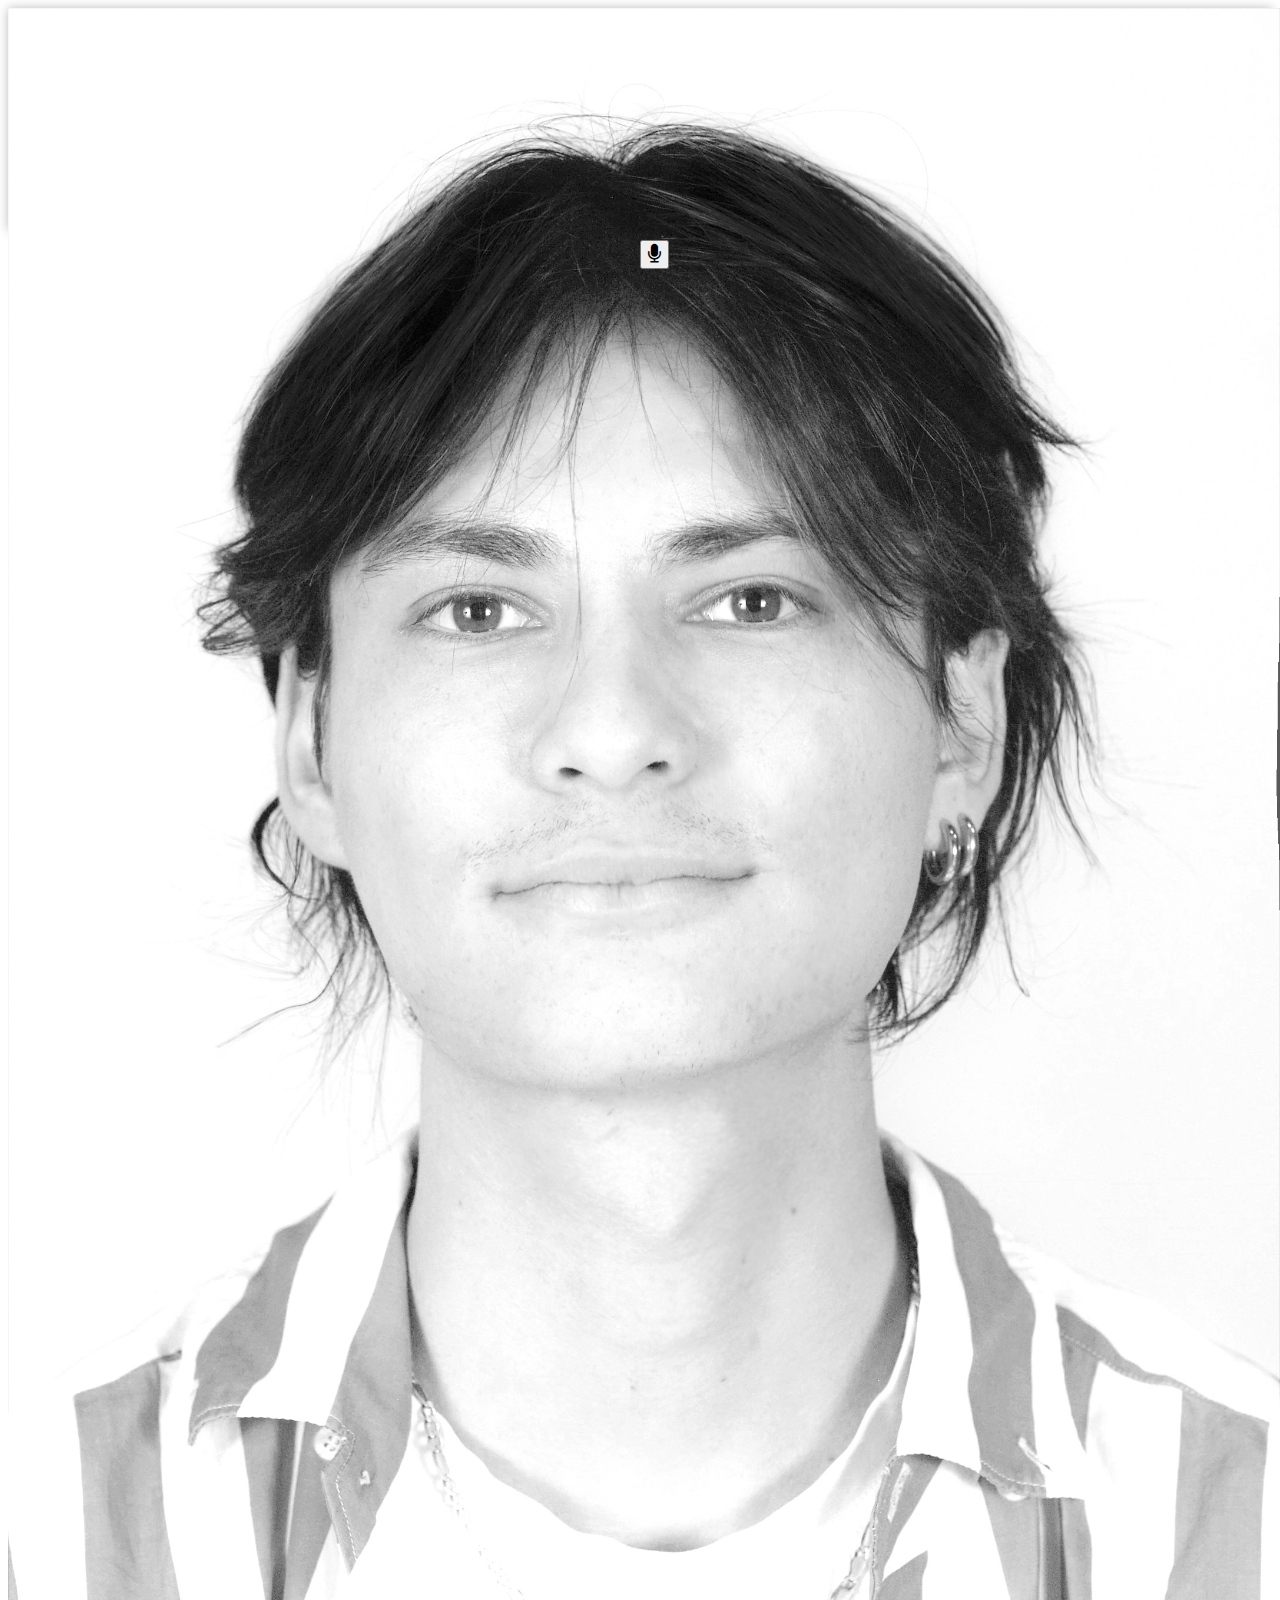
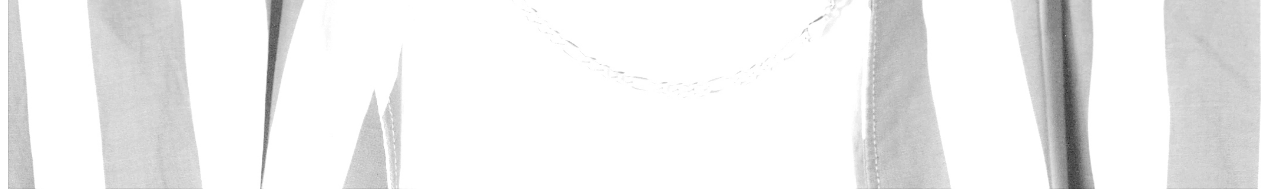
==== FUMI/speech-to-text-converter/02_detect_phrase/index.html @ ec89b1f4 "Add files via upload" ====
<!DOCTYPE html>
<html lang="en" >
<head>
  <meta charset="UTF-8">
  <title>CodePen - Speech to text Converter </title>
  <link rel='stylesheet' href='style.css'>
  <!-- <link rel='stylesheet' href='https://cdnjs.cloudflare.com/ajax/libs/twitter-bootstrap/3.3.7/css/bootstrap.min.css'> -->
<!-- <link rel='stylesheet' href='https://cdnjs.cloudflare.com/ajax/libs/animate.css/3.5.2/animate.min.css'><link rel="stylesheet" href="./style.css"> -->

</head>
<body>
<!-- partial:index.partial.html -->
<html>
<head>
	<title>Speech to text Converter</title>
	<link rel="stylesheet" href="https://cdnjs.cloudflare.com/ajax/libs/font-awesome/4.7.0/css/font-awesome.min.css">
</head>
<body>
	<div class="container absolute z-low">
		<img class="full-width" src="../img/me.jpg">
	</div>
	<div class="z-high" id="result"></div>
	<button onclick="startConverting();"><i class="fa fa-microphone btn btn-danger" aria-hidden="true"></i></button>
</body>
</html>
<!-- partial -->
  <script  src="./script.js"></script>

</body>
</html>
---- FUMI/speech-to-text-converter/02_detect_phrase/style.css ----
body{
			font-family: Open Sans;
			overflow: hidden;
		}
		#result{
			height: 200px;
			border: 1px solid #ccc;
			padding: 10px;
			box-shadow: 0 0 10px 0 #bbb;
			margin-bottom: 30px;
			font-size: 14px;
			line-height: 25px;
			position: -webkit-sticky;
		}
		button{
			font-size: 20px;
			position: absolute;
			top: 240px;
			left: 50%;
		}
.container{
	display: flex;
}
.full-width{
	width: 100%;
}
.absolute{
	position: absolute;
}
.z-low{
	z-index: 0;
}
.z-high{
	z-index: 1000;
}
---- FUMI/speech-to-text-converter/02_detect_phrase/style.css ----
body{
			font-family: Open Sans;
			overflow: hidden;
		}
		#result{
			height: 200px;
			border: 1px solid #ccc;
			padding: 10px;
			box-shadow: 0 0 10px 0 #bbb;
			margin-bottom: 30px;
			font-size: 14px;
			line-height: 25px;
			position: -webkit-sticky;
		}
		button{
			font-size: 20px;
			position: absolute;
			top: 240px;
			left: 50%;
		}
.container{
	display: flex;
}
.full-width{
	width: 100%;
}
.absolute{
	position: absolute;
}
.z-low{
	z-index: 0;
}
.z-high{
	z-index: 1000;
}
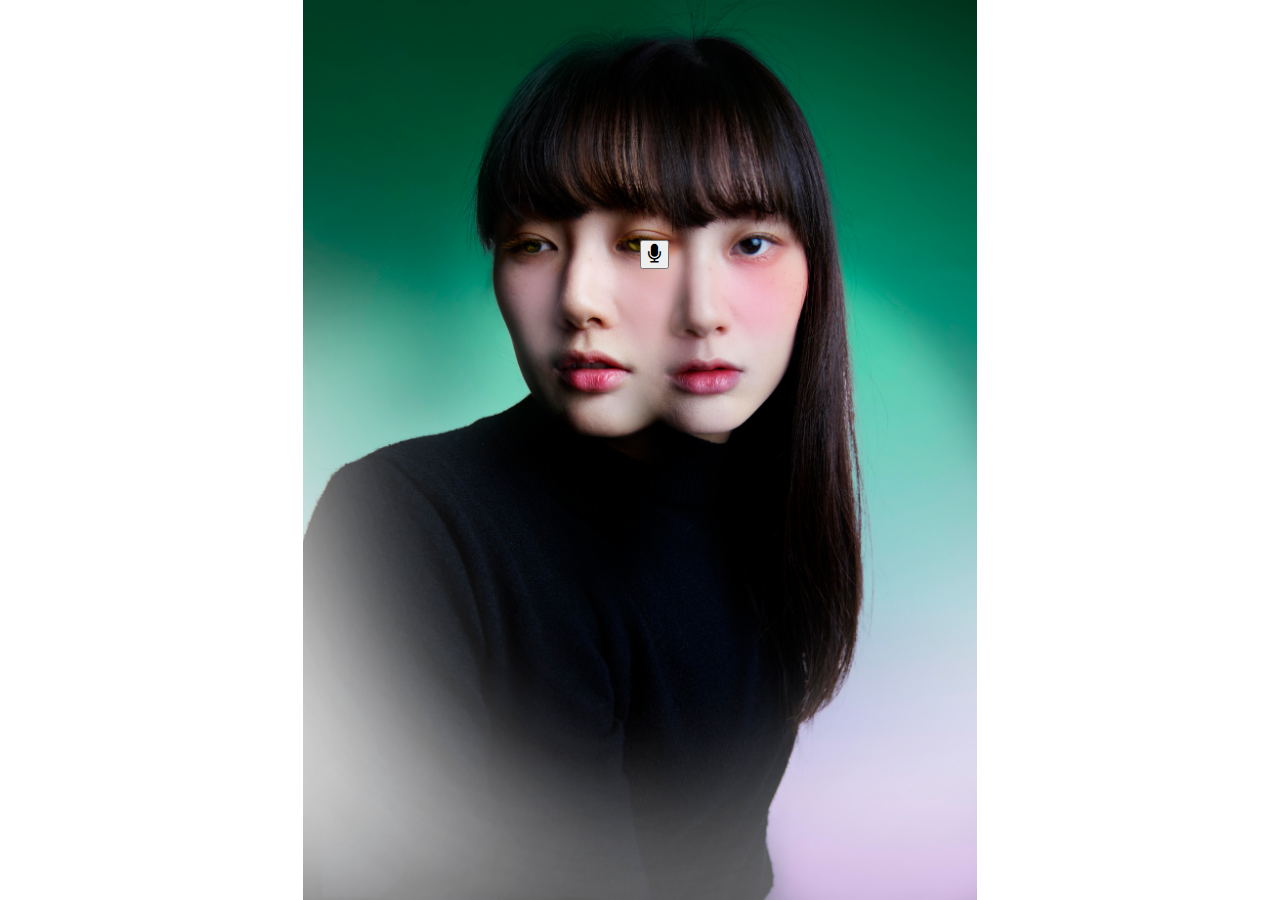
==== commit 4997806c: "Add files via upload" ====
--- a/FUMI/speech-to-text-converter/02_detect_phrase/index.html
+++ b/FUMI/speech-to-text-converter/02_detect_phrase/index.html
@@ -1,30 +1,41 @@
 <!DOCTYPE html>
-<html lang="en" >
+<html lang="en">
+
 <head>
-  <meta charset="UTF-8">
-  <title>CodePen - Speech to text Converter </title>
-  <link rel='stylesheet' href='style.css'>
-  <!-- <link rel='stylesheet' href='https://cdnjs.cloudflare.com/ajax/libs/twitter-bootstrap/3.3.7/css/bootstrap.min.css'> -->
-<!-- <link rel='stylesheet' href='https://cdnjs.cloudflare.com/ajax/libs/animate.css/3.5.2/animate.min.css'><link rel="stylesheet" href="./style.css"> -->
+	<meta charset="UTF-8">
+	<title>CodePen - Speech to text Converter </title>
+	<link rel='stylesheet' href='style.css'>
+	<!-- <link rel='stylesheet' href='https://cdnjs.cloudflare.com/ajax/libs/twitter-bootstrap/3.3.7/css/bootstrap.min.css'> -->
+	<!-- <link rel='stylesheet' href='https://cdnjs.cloudflare.com/ajax/libs/animate.css/3.5.2/animate.min.css'><link rel="stylesheet" href="./style.css"> -->
 
 </head>
+
 <body>
-<!-- partial:index.partial.html -->
-<html>
-<head>
-	<title>Speech to text Converter</title>
-	<link rel="stylesheet" href="https://cdnjs.cloudflare.com/ajax/libs/font-awesome/4.7.0/css/font-awesome.min.css">
-</head>
-<body>
-	<div class="container absolute z-low">
-		<img class="full-width" src="../img/me.jpg">
-	</div>
-	<div class="z-high" id="result"></div>
-	<button onclick="startConverting();"><i class="fa fa-microphone btn btn-danger" aria-hidden="true"></i></button>
-</body>
-</html>
-<!-- partial -->
-  <script  src="./script.js"></script>
+	<!-- partial:index.partial.html -->
+	<html>
+
+	<head>
+		<title>Speech to text Converter</title>
+		<link rel="stylesheet"
+			href="https://cdnjs.cloudflare.com/ajax/libs/font-awesome/4.7.0/css/font-awesome.min.css">
+	</head>
+
+	<body class="no-margin">
+		<div class="container absolute z-low full-width full-height vertical-center horizontal-center hidden-outside">
+			<img class="full-height " src="../img/01.jpeg">
+		</div>
+		<div class="z-high" id="result"></div>
+		<div class="z-high absolute full-width">
+			<!-- <p class>Color of the flower Has already faded away, While in idle thoughts My life passes vainly by, As I watch
+				the long rains fall.</p> -->
+		</div>
+		<button onclick="startConverting();"><i class="fa fa-microphone btn btn-danger" aria-hidden="true"></i></button>
+	</body>
+
+	</html>
+	<!-- partial -->
+	<script src="./script.js"></script>
 
 </body>
-</html>
+
+</html>--- a/FUMI/speech-to-text-converter/02_detect_phrase/style.css
+++ b/FUMI/speech-to-text-converter/02_detect_phrase/style.css
@@ -4,9 +4,10 @@
 		}
 		#result{
 			height: 200px;
-			border: 1px solid #ccc;
+			/* border: 1px solid #ccc; */
+			border: none;
 			padding: 10px;
-			box-shadow: 0 0 10px 0 #bbb;
+			/* box-shadow: 0 0 10px 0 #bbb; */
 			margin-bottom: 30px;
 			font-size: 14px;
 			line-height: 25px;
@@ -21,8 +22,23 @@
 .container{
 	display: flex;
 }
+.vertical-center{
+	align-items: center;
+}
+.horizontal-center{
+	justify-content: center;
+}
+.hidden-outside{
+	overflow: hidden;
+}
 .full-width{
 	width: 100%;
+}
+.full-height{
+	height: 100%;
+}
+.no-margin{
+	margin:0;
 }
 .absolute{
 	position: absolute;
@@ -32,4 +48,7 @@
 }
 .z-high{
 	z-index: 1000;
+}
+.z-veryhigh{
+	z-index: 5000;
 }--- a/FUMI/speech-to-text-converter/02_detect_phrase/style.css
+++ b/FUMI/speech-to-text-converter/02_detect_phrase/style.css
@@ -4,9 +4,10 @@
 		}
 		#result{
 			height: 200px;
-			border: 1px solid #ccc;
+			/* border: 1px solid #ccc; */
+			border: none;
 			padding: 10px;
-			box-shadow: 0 0 10px 0 #bbb;
+			/* box-shadow: 0 0 10px 0 #bbb; */
 			margin-bottom: 30px;
 			font-size: 14px;
 			line-height: 25px;
@@ -21,8 +22,23 @@
 .container{
 	display: flex;
 }
+.vertical-center{
+	align-items: center;
+}
+.horizontal-center{
+	justify-content: center;
+}
+.hidden-outside{
+	overflow: hidden;
+}
 .full-width{
 	width: 100%;
+}
+.full-height{
+	height: 100%;
+}
+.no-margin{
+	margin:0;
 }
 .absolute{
 	position: absolute;
@@ -32,4 +48,7 @@
 }
 .z-high{
 	z-index: 1000;
+}
+.z-veryhigh{
+	z-index: 5000;
 }